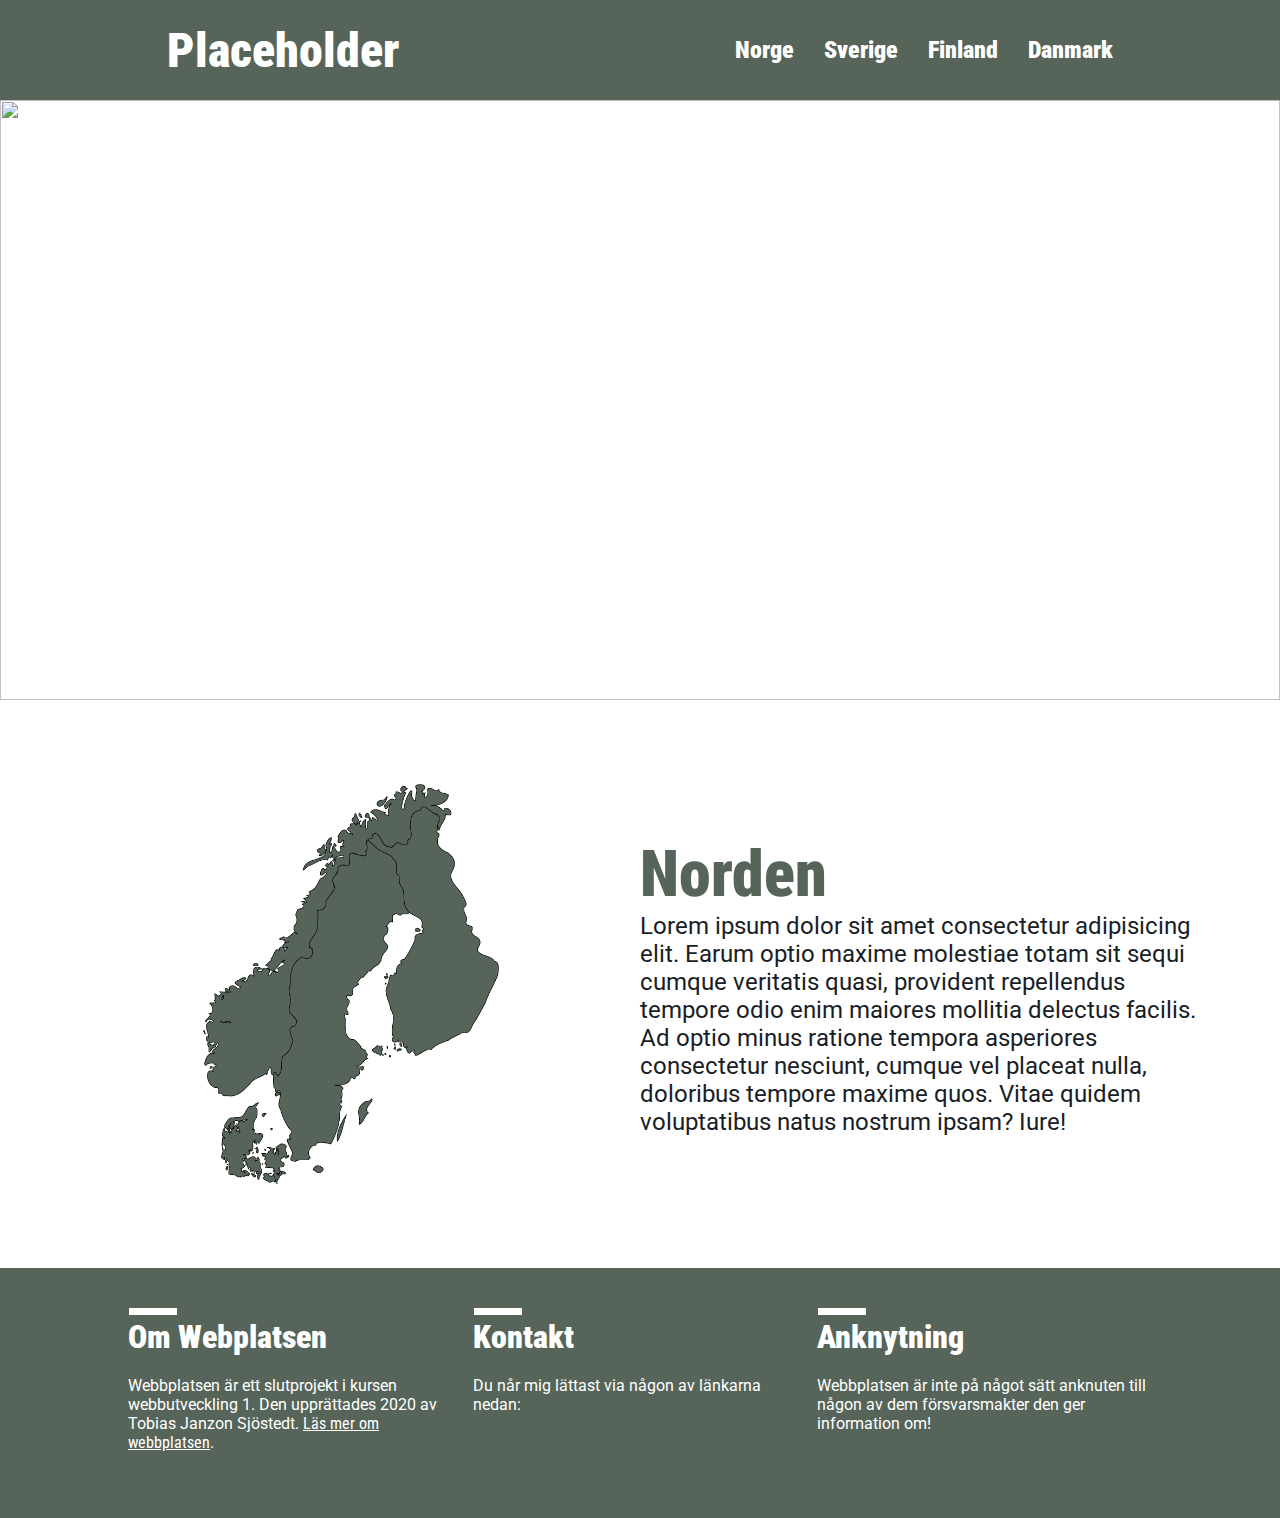
==== index.html @ 66835daf "200504" ====
<!DOCTYPE html>
<html lang="en">

<head>
    <meta charset="UTF-8">
    <meta name="viewport" content="width=device-width, initial-scale=1.0">
    <title>Document</title>
    <link rel="stylesheet" href="style.css">
    <link href="https://fonts.googleapis.com/css?family=Roboto+Condensed:400,700|Roboto:400,500,700,900&display=swap"
        rel="stylesheet">
    <script src="https://kit.fontawesome.com/0e1b80b7aa.js" crossorigin="anonymous"></script>
    <link href="https://fonts.googleapis.com/icon?family=Material+Icons" rel="stylesheet">
</head>

<body>

    <button onclick="topFunction()" id="topBtn" title="Hoppa till toppen av sidan!"
        class="material-icons menu">arrow_upward</button>

    <header>
        <nav class="globalNav">
            <div class="content">
                <a href="./index.html">
                    <h1>Placeholder</h1>
                </a>
                <div class="links">
                    <a href="./norge.html">Norge</a>
                    <a href="./sverige.html">Sverige</a>
                    <a href="./finland.html">Finland</a>
                    <a href="./danmark.html">Danmark</a>
                </div>
                <i class="material-icons menu" onclick="menu()">menu</i>
            </div>
            <div class="dropdown">
                <a href="./norge.html">Norge</a>
                <a href="./sverige.html">Sverige</a>
                <a href="./finland.html">Finland</a>
                <a href="./danmark.html">Danmark</a>
            </div>
        </nav>
    </header>

    <main class="">
        <img class="main-img" src="/images/main-index2.jpg" alt="">
        <div class="info-norden-wrapper">
            <div class="info-norden-box">
                <img src="/images/scandinavia.png" alt="">

            </div>
            <div class="info-norden-box">
                <h1>Norden</h1>
                <p>Lorem ipsum dolor sit amet consectetur adipisicing elit. Earum optio maxime molestiae totam sit sequi cumque veritatis quasi, provident repellendus tempore odio enim maiores mollitia delectus facilis. Ad optio minus ratione tempora asperiores consectetur nesciunt, cumque vel placeat nulla, doloribus tempore maxime quos. Vitae quidem voluptatibus natus nostrum ipsam? Iure!</p>
            </div>
        </div>
    </main>

    <footer>
        <div class="footerWrapper">
            <div class="footerBox">
                <h1>Om Webplatsen</h1>
                <p>Webbplatsen är ett slutprojekt i kursen webbutveckling 1. Den upprättades 2020 av Tobias Janzon
                    Sjöstedt. <a href="./om-oss.html" class="footerLink">Läs mer om webbplatsen</a>.</p>
            </div>
            <div class="footerBox">
                <h1>Kontakt</h1>
                <p>Du når mig lättast via någon av länkarna nedan:</p>
                <div class="footerIconBox">
                    <ul>
                        <li><a href="mailto:tobias2sj@gmail.com"><i class="far fa-envelope"></i></a></li>
                        <li><a href="https://www.instagram.com/tobbe112/"><i class="fab fa-instagram"></i></a></li>
                        <li><a href="https://www.facebook.com/profile.php?id=100008438473909"><i
                                    class="fab fa-facebook-square"></i></a></li>
                    </ul>
                </div>
            </div>
            <div class="footerBox">
                <h1>Anknytning</h1>
                <p>Webbplatsen är inte på något sätt anknuten till någon av dem försvarsmakter den ger information om!
                </p>
            </div>
        </div>
    </footer>

    <script src="menu.js"></script>
    <script src="scrollBtn.js"></script>

</body>


</html>
---- style.css ----
:root {
    --color-main-bg: #fff;
    --color-pri: #566459;
    --color-white: #fff;
    --color-black: #000;
    --color-category-one: #3c463e;
    --color-category-two: #1b661f;
    --color-category-three: #15531a;
    --color-caregory-four: #191d26;
    --color-category-link: #0505aa;
}

* {
    margin: 0;
    padding: 0;
    box-sizing: border-box;
}

#topBtn {
    display: none;
    position: fixed;
    bottom: 20px;
    right: 30px;
    z-index: 99;
    font-size: 1.5rem;
    border: none;
    outline: none;
    background-color: var(--color-pri);
    color: white;
    cursor: pointer;
    padding: 10px;
    border-radius: 4px;
}

#topBtn:hover {
    background-color: var(--color-category-one);
}

body {
    display: grid;
    background-color: var(--color-main-bg);
    grid-template-rows: auto 1fr auto;
    min-height: 100vh;
}

h1, h2, h3, h4, h5, h6, li, a {
    font-family: 'Roboto Condensed', Arial, "Helvetica Neue", Helvetica, sans-serif;
    font-weight: 900;
}

p {
    font-family: 'Roboto', Arial, "Helvetica Neue", Helvetica, sans-serif;
}

/*HEADER*/

header {
    /*padding-left: 8rem;
    padding-right: 8rem;*/
    background-color: var(--color-pri);
}

nav {
    display: grid;
    grid-template-rows: minmax(min-content, 100px) min-content;
}

nav .content {
    background-color: var(--color-pri);
    display: grid;
    place-items: center;
    grid-auto-flow: column;
    align-content: space-evenly;
}

nav .content a {
    text-decoration: none;
}

nav .content h1 {
    color: var(--color-white);
    font-size: 3em;
}

nav .content .menu {
    display: none;
    color: var(--color-white);
    font-size: 2rem;
}

nav .content .menu:hover {
    filter: opacity(80%);
    cursor: pointer;
    user-select: none;
    -webkit-user-select: none;
}

nav .content .links {
    display: grid;
    grid-gap: 30px;
    grid-auto-flow: column;
    /*grid-auto-columns: minmax(min-content, 90px);*/
    place-items: center;
}

nav .content .links a {
    color: var(--color-white);
    font-size: 1.5em;
    text-decoration: none;
    transition: all .2s ease-in-out;
}

nav .content .links a:hover {
    transform: scale(1.1);
}

nav .dropdown {
    display: grid;
    background-color: var(--color-pri);
    text-align: left;
    display: none;
    position: absolute;
    top: 100px;
    width: 100%;
}

nav .dropdown a {
    color: var(--color-white);
    padding: 20px;
    text-decoration: none;
    font-size: 1.4em;
    border-bottom: 1px solid var(--color-category-one);
}

nav .dropdown a:first-of-type {
    border-top: 1px solid var(--color-category-one);
}

nav .dropdown a:hover {
    color: var(--color-pri);
    background-color: var(--color-white);
}

/*MAIN*/


/*INDEX.HTML*/
.main-img {
    width: 100%;
    height: 600px;
    background-position: center;
    background-repeat: no-repeat;
    background-size: contain;
    object-fit: cover;
    object-position: center 20%;
}

.info-norden-wrapper {
    display: grid;
    align-items: center;
    grid-template-columns: repeat(2, 1fr);
    margin: 80px 150px;
}



.info-norden-box img {
    width: 100%;
    height: 400px;
    object-fit: contain;
}

.info-norden-box h1 {
    color: var(--color-pri);
    font-size: 4em;
}

.info-norden-box p {
    color: var(--color-caregory-four);
    font-size: 1.5em;
}

/*FOOTER*/

footer {
    background-color: var(--color-pri);
    color: var(--color-white);
}

.footerWrapper {
    display: grid;
    grid-template-columns: repeat(3, 1fr);
    margin: 50px 8rem;
    grid-template-rows: minmax(150px, auto);
    grid-gap: 10px;
}

.footerBox {
    position: relative;
}

.footerBox::before {
    content: '';
    height: 7px;
    width: 3rem;
    background-color: var(--color-white);
    top: -10px;
    left: 1px;
    position: absolute;
}

.footerBox ul {
    list-style-type: none;
    display: grid;
    grid-template-columns: repeat(auto-fit, minmax(20px, 1fr));
    margin: 20px 0px;
    text-align: center;
    font-size: 3rem;
    
}

.footerBox i {
    transition: all .1s ease-in-out; 
    color: var(--color-white);
}

.footerBox i:hover {
    transform: scale(1.1);
}

.footerBox p {
    padding-top: 20px;
}

.footerBox .footerLink {
    color: var(--color-white);
    font-weight: normal;
}

.footerBox .footerLink:hover {
    color: var(--color-category-link);
}

/*BREAKPOINTS*/

/*JUST LOOKS BETTER*/
@media only screen and (max-width: 1300px){
    .footerBox ul {
        font-size: 2rem;
    }

    .info-norden-wrapper {
        margin: 80px 60px;
    }
}

/*INDEX IMAGE*/
@media only screen and (max-width:900px){
    .main-img {
        height: 600px;
        background-position: center center;
    }
}

/*IPAD I GUESS*/
@media only screen and (max-width: 800px){
    /*HEADER*/
    /*header  {
        padding-left: 2rem;
    }
    */
    nav .content .menu {display: initial;}
    nav .content .links {display: none;}

    /*MAIN*/

    .info-norden-wrapper {
        grid-template-columns: 1fr;
    }


    /*FOOTER*/
    
    .footerWrapper {
        grid-template-columns: 1fr;
        margin-right: 2rem;
        margin-left: 2rem;
    }

    .footerBox {
        margin-bottom: 30px;
    }
}

/*Mobil I GUESS*/
@media only screen and (max-width: 500px){
    /*HEADER*/
    nav .content h1 {
        font-size: 2em;
    }

    /*MAIN*/

    .main-img {
        height: 400px;
    }

    .info-norden-wrapper {
        margin: 40px 20px;
    }

    .info-norden-box h1 {
        font-size: 3em;
    }

    .info-norden-box p {
        font-size: 1.2em;
    }


    /*FOOTER*/

}
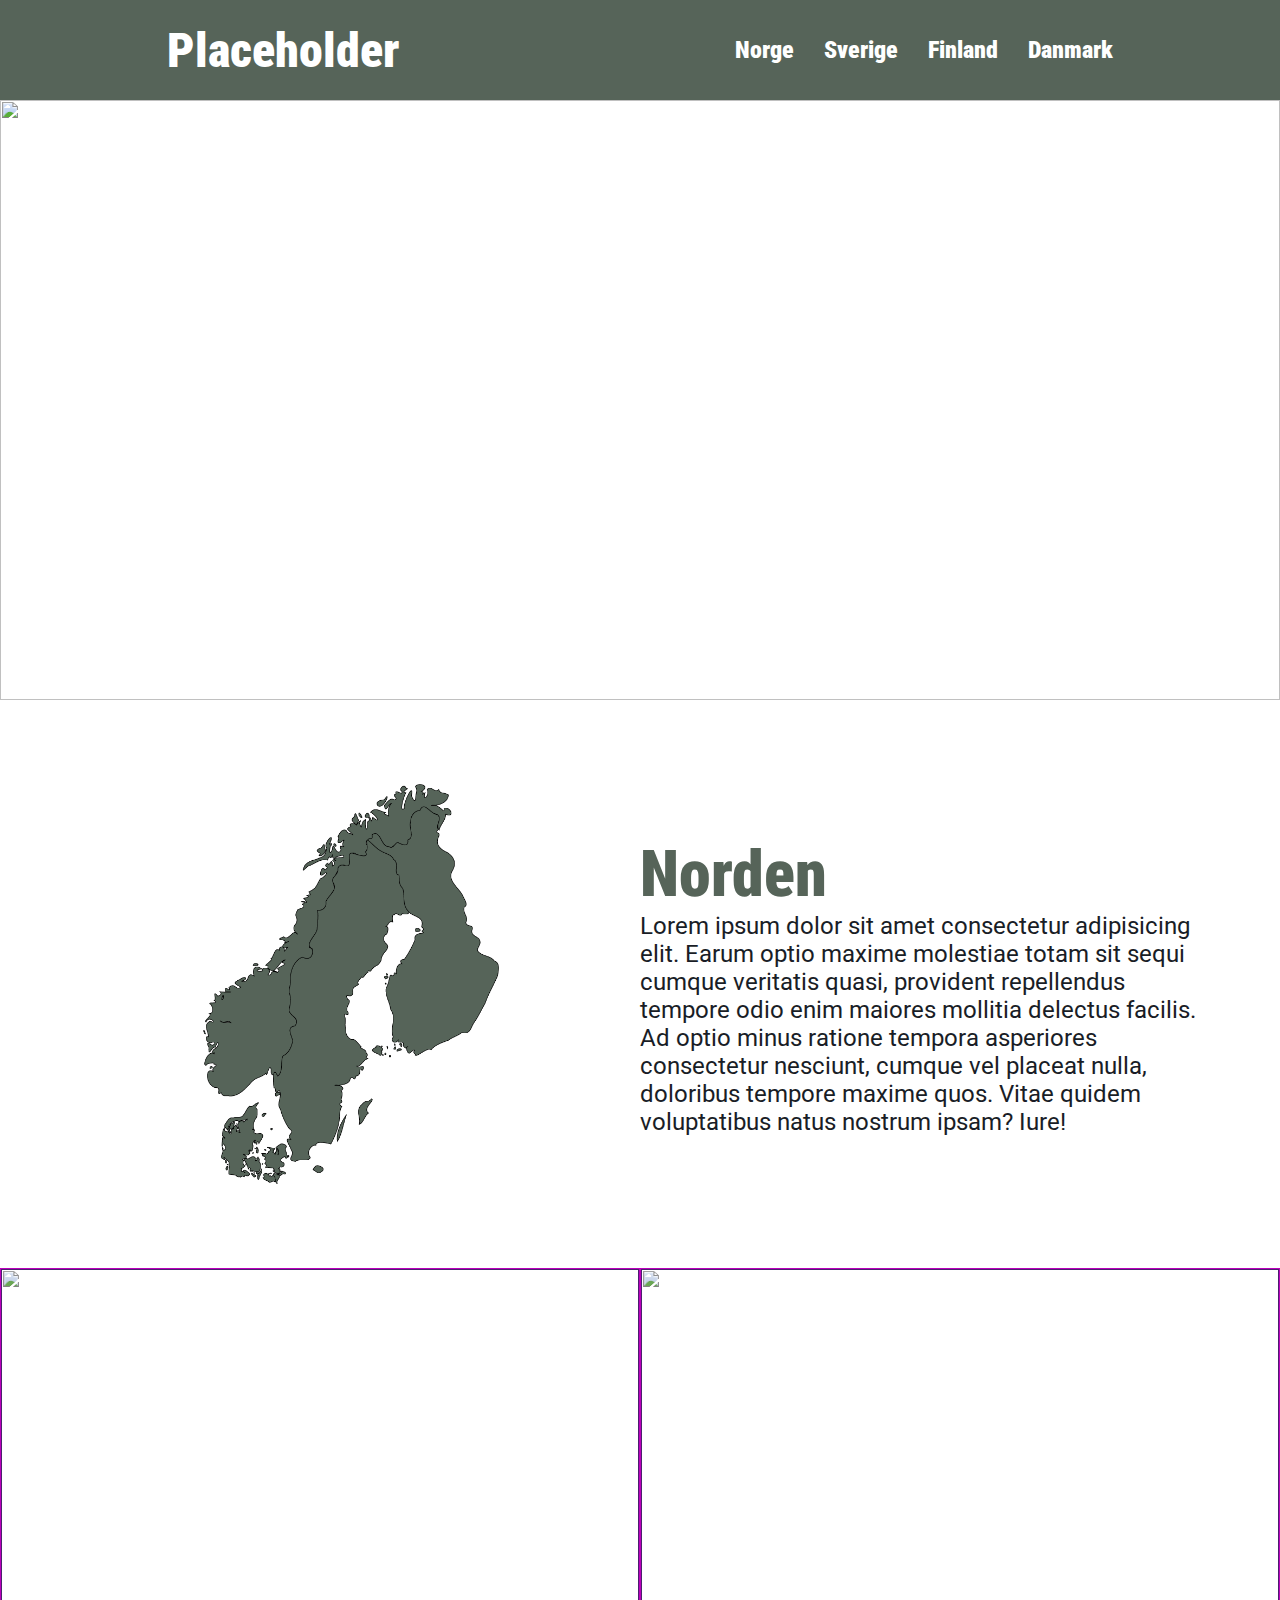
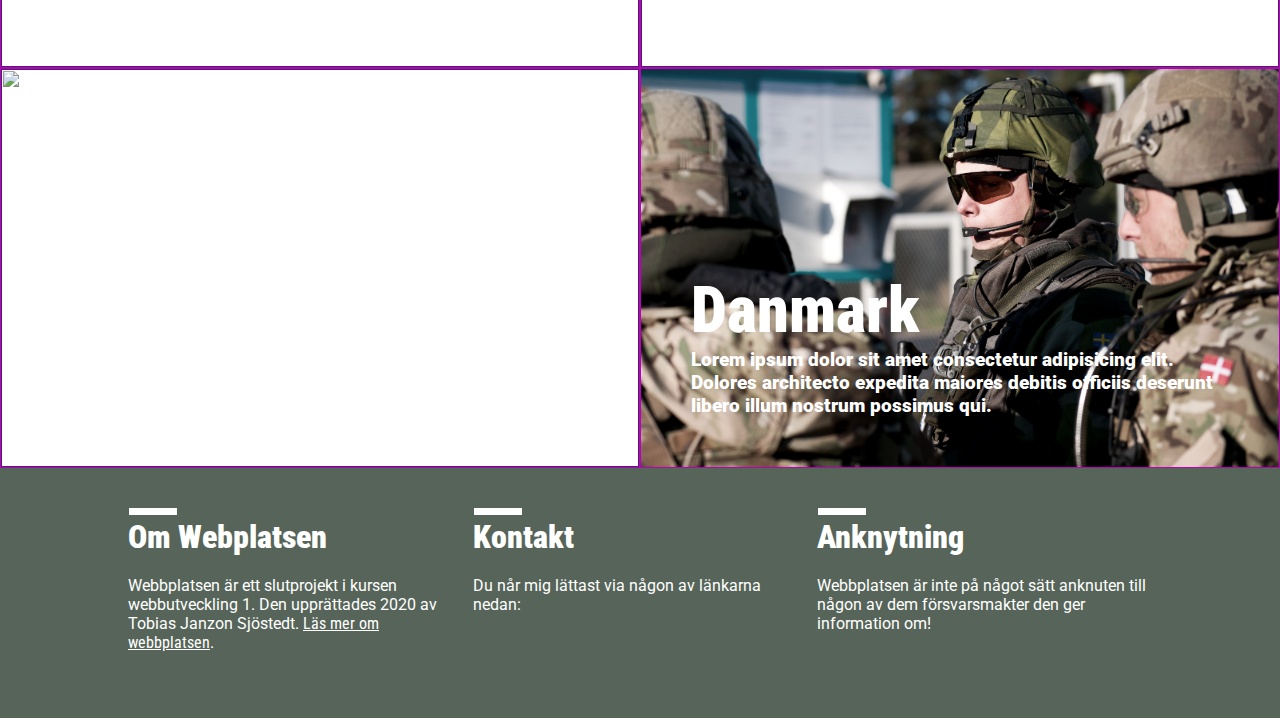
==== commit 229b75c0: "200505" ====
--- a/index.html
+++ b/index.html
@@ -41,7 +41,9 @@
     </header>
 
     <main class="">
+
         <img class="main-img" src="/images/main-index2.jpg" alt="">
+        
         <div class="info-norden-wrapper">
             <div class="info-norden-box">
                 <img src="/images/scandinavia.png" alt="">
@@ -51,6 +53,46 @@
                 <h1>Norden</h1>
                 <p>Lorem ipsum dolor sit amet consectetur adipisicing elit. Earum optio maxime molestiae totam sit sequi cumque veritatis quasi, provident repellendus tempore odio enim maiores mollitia delectus facilis. Ad optio minus ratione tempora asperiores consectetur nesciunt, cumque vel placeat nulla, doloribus tempore maxime quos. Vitae quidem voluptatibus natus nostrum ipsam? Iure!</p>
             </div>
+        </div>
+
+        <div class="info-lander-wrapper">
+            <a href="">
+                <div class="info-lander-box norge">
+                    <img src="/images/norge.jpg" alt="">
+                    <!-- Tobias Aronsen/ Forsvaret  -->
+                    <div class="info-lander-text-box">
+                        <h1>Norge</h1>
+                        <p>Lorem ipsum dolor sit amet consectetur adipisicing elit. Dolores architecto expedita maiores debitis officiis deserunt libero illum nostrum possimus qui.</p>
+                    </div>
+                </div>
+            </a>
+            <a href="">
+                <div class="info-lander-box sverige">
+                    <img src="/images/sverige.jpg" alt="">
+                    <div class="info-lander-text-box">
+                        <h1>Sverige</h1>
+                        <p>Lorem ipsum dolor sit amet consectetur adipisicing elit. Dolores architecto expedita maiores debitis officiis deserunt libero illum nostrum possimus qui.</p>
+                    </div>
+                </div>
+            </a>
+            <a href="">
+                <div class="info-lander-box finland">
+                    <img src="/images/finland-placeholder.jpg" alt="">
+                    <div class="info-lander-text-box">
+                        <h1>Finland</h1>
+                        <p>Lorem ipsum dolor sit amet consectetur adipisicing elit. Dolores architecto expedita maiores debitis officiis deserunt libero illum nostrum possimus qui.</p>
+                    </div>
+                </div>
+            </a>
+            <a href="">
+                <div class="info-lander-box danmark">
+                    <img src="/images/danmark-placeholder.jpg" alt="">
+                    <div class="info-lander-text-box">
+                        <h1>Danmark</h1>
+                        <p>Lorem ipsum dolor sit amet consectetur adipisicing elit. Dolores architecto expedita maiores debitis officiis deserunt libero illum nostrum possimus qui.</p>
+                    </div>
+                </div>
+            </a>
         </div>
     </main>
 
--- a/style.css
+++ b/style.css
@@ -30,6 +30,7 @@
     cursor: pointer;
     padding: 10px;
     border-radius: 4px;
+    border: 1px solid var(--color-caregory-four);
 }
 
 #topBtn:hover {
@@ -155,14 +156,14 @@
     object-position: center 20%;
 }
 
+
+
 .info-norden-wrapper {
     display: grid;
     align-items: center;
     grid-template-columns: repeat(2, 1fr);
     margin: 80px 150px;
 }
-
-
 
 .info-norden-box img {
     width: 100%;
@@ -179,6 +180,41 @@
     color: var(--color-caregory-four);
     font-size: 1.5em;
 }
+
+.info-lander-wrapper {
+    display: grid;
+    grid-template-columns: repeat(2, 1fr);
+}
+
+.info-lander-box {
+    border: 1px solid #b0b;
+    height: 400px;
+    object-fit: cover;
+    position: relative;
+}
+
+.info-lander-box img {
+    width: 100%;
+    height: 100%;
+    object-fit: cover;
+    filter: grayscale(30%);
+}
+
+.info-lander-text-box {
+    position: absolute;
+    bottom: 50px;
+    margin: 0 50px;
+    color: var(--color-white);
+}
+
+.info-lander-text-box h1 {
+    font-size: 4em;
+}
+
+.info-lander-text-box p {
+    font-size: 1.2em;
+}
+
 
 /*FOOTER*/
 
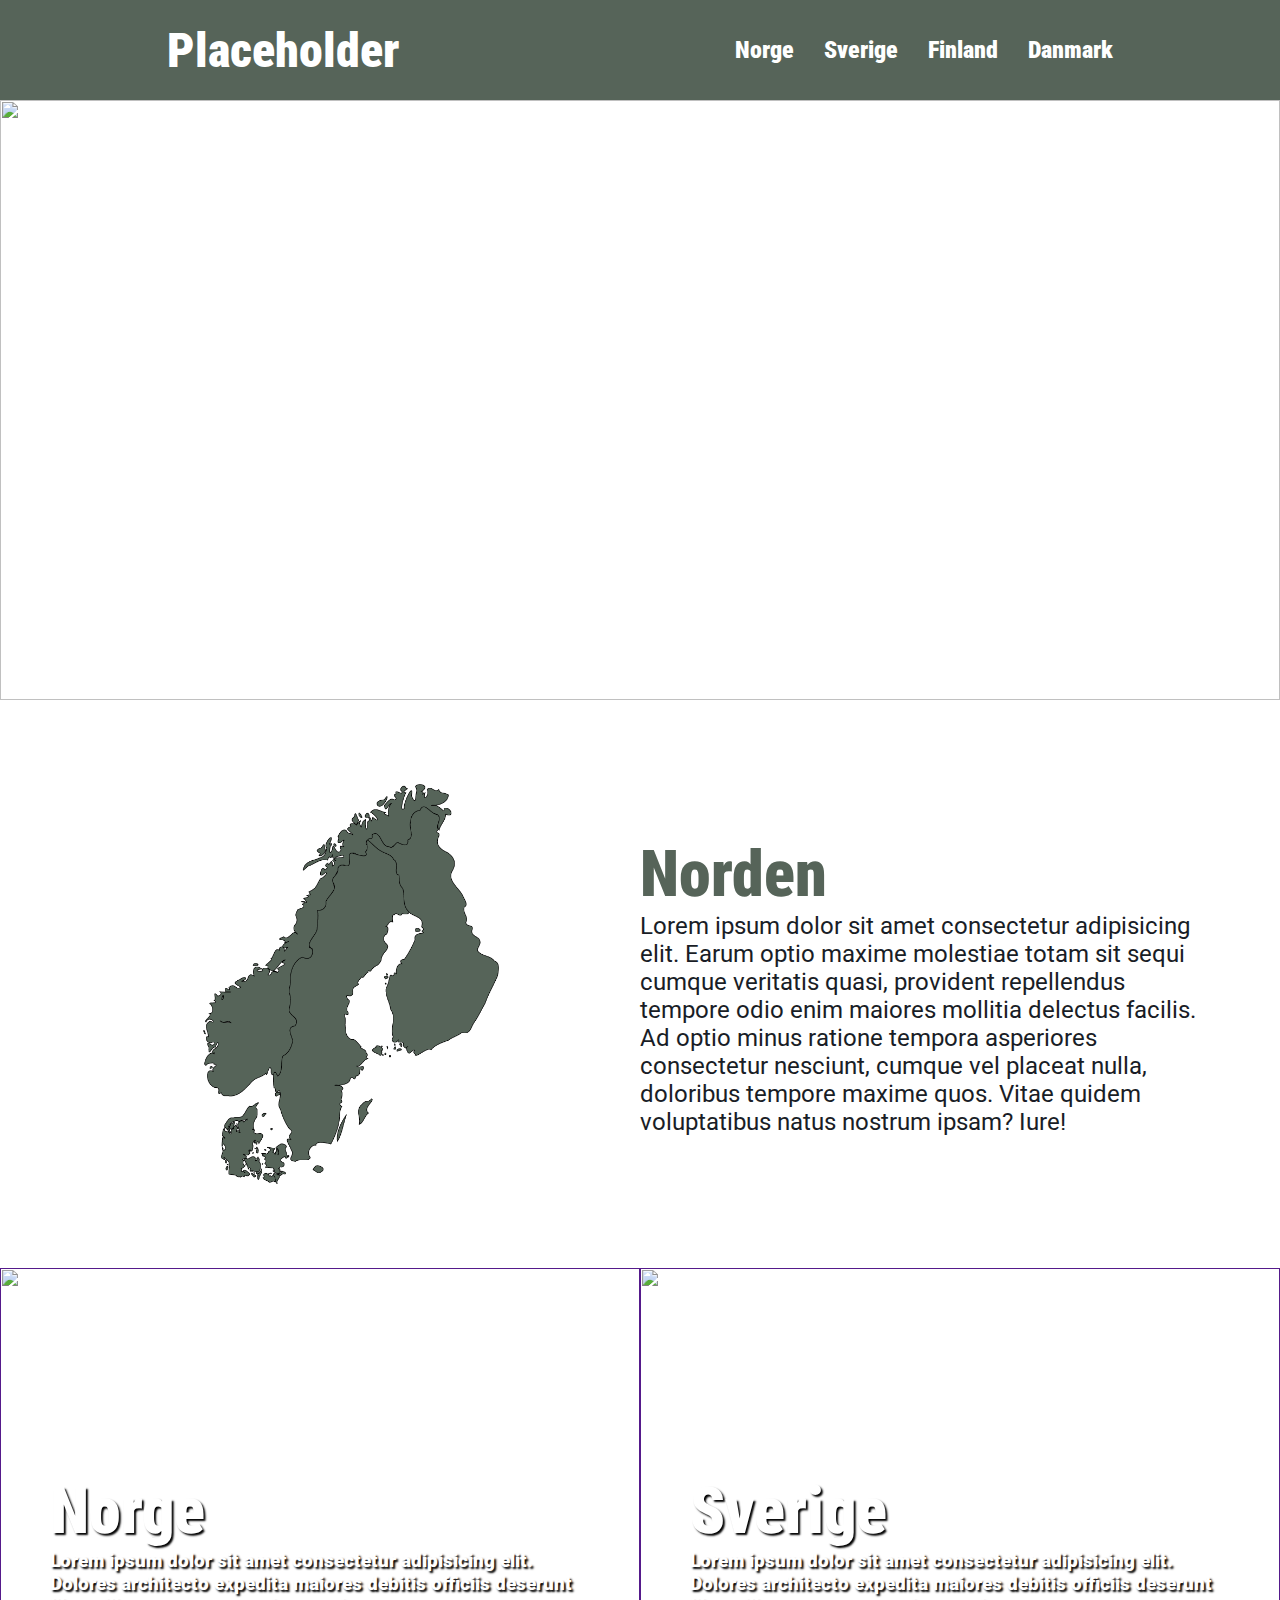
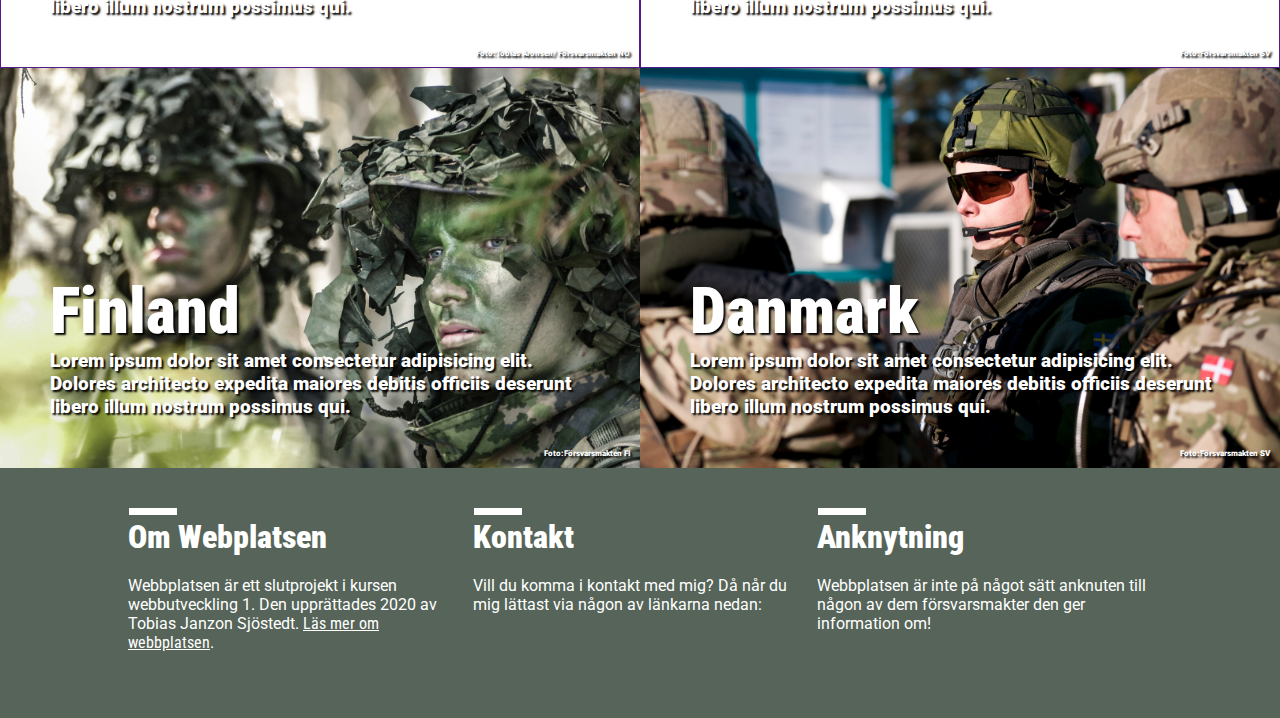
==== commit d93c1668: "200505" ====
--- a/index.html
+++ b/index.html
@@ -42,11 +42,11 @@
 
     <main class="">
 
-        <img class="main-img" src="/images/main-index2.jpg" alt="">
+        <img class="main-img" src="images/main-index2.jpg" alt="">
         
         <div class="info-norden-wrapper">
             <div class="info-norden-box">
-                <img src="/images/scandinavia.png" alt="">
+                <img src="images/scandinavia.png" alt="">
 
             </div>
             <div class="info-norden-box">
@@ -58,8 +58,8 @@
         <div class="info-lander-wrapper">
             <a href="">
                 <div class="info-lander-box norge">
-                    <img src="/images/norge.jpg" alt="">
-                    <!-- Tobias Aronsen/ Forsvaret  -->
+                    <img src="images/norge.jpg" alt="">
+                    <p class="foto-info">Tobias Aronsen/ Försvarsmakten NO</p>
                     <div class="info-lander-text-box">
                         <h1>Norge</h1>
                         <p>Lorem ipsum dolor sit amet consectetur adipisicing elit. Dolores architecto expedita maiores debitis officiis deserunt libero illum nostrum possimus qui.</p>
@@ -68,7 +68,8 @@
             </a>
             <a href="">
                 <div class="info-lander-box sverige">
-                    <img src="/images/sverige.jpg" alt="">
+                    <img src="images/sverige.jpg" alt="">
+                    <p class="foto-info">Försvarsmakten SV</p>
                     <div class="info-lander-text-box">
                         <h1>Sverige</h1>
                         <p>Lorem ipsum dolor sit amet consectetur adipisicing elit. Dolores architecto expedita maiores debitis officiis deserunt libero illum nostrum possimus qui.</p>
@@ -77,7 +78,8 @@
             </a>
             <a href="">
                 <div class="info-lander-box finland">
-                    <img src="/images/finland-placeholder.jpg" alt="">
+                    <img src="images/finland.jpg" alt="">
+                    <p class="foto-info">Försvarsmakten FI</p>
                     <div class="info-lander-text-box">
                         <h1>Finland</h1>
                         <p>Lorem ipsum dolor sit amet consectetur adipisicing elit. Dolores architecto expedita maiores debitis officiis deserunt libero illum nostrum possimus qui.</p>
@@ -86,7 +88,8 @@
             </a>
             <a href="">
                 <div class="info-lander-box danmark">
-                    <img src="/images/danmark-placeholder.jpg" alt="">
+                    <img src="images/danmark-placeholder.jpg" alt="">
+                    <p class="foto-info">Försvarsmakten SV</p>
                     <div class="info-lander-text-box">
                         <h1>Danmark</h1>
                         <p>Lorem ipsum dolor sit amet consectetur adipisicing elit. Dolores architecto expedita maiores debitis officiis deserunt libero illum nostrum possimus qui.</p>
@@ -105,7 +108,7 @@
             </div>
             <div class="footerBox">
                 <h1>Kontakt</h1>
-                <p>Du når mig lättast via någon av länkarna nedan:</p>
+                <p>Vill du komma i kontakt med mig? Då når du mig lättast via någon av länkarna nedan:</p>
                 <div class="footerIconBox">
                     <ul>
                         <li><a href="mailto:tobias2sj@gmail.com"><i class="far fa-envelope"></i></a></li>
--- a/style.css
+++ b/style.css
@@ -53,6 +53,21 @@
     font-family: 'Roboto', Arial, "Helvetica Neue", Helvetica, sans-serif;
 }
 
+.foto-info {
+    position: absolute;
+    right: 10px;
+    color: var(--color-white);
+    font-size: 0.5em !important;
+    bottom: 10px;
+    text-shadow: 2px 2px 2px var(--color-black);
+}
+
+.foto-info::before {
+    content: "Foto\003A";
+    position: absolute;
+    left: -20px;
+}
+
 /*HEADER*/
 
 header {
@@ -187,7 +202,6 @@
 }
 
 .info-lander-box {
-    border: 1px solid #b0b;
     height: 400px;
     object-fit: cover;
     position: relative;
@@ -197,7 +211,6 @@
     width: 100%;
     height: 100%;
     object-fit: cover;
-    filter: grayscale(30%);
 }
 
 .info-lander-text-box {
@@ -205,6 +218,7 @@
     bottom: 50px;
     margin: 0 50px;
     color: var(--color-white);
+    text-shadow: 2px 2px 2px var(--color-black);
 }
 
 .info-lander-text-box h1 {
@@ -314,6 +328,10 @@
         grid-template-columns: 1fr;
     }
 
+    .info-lander-wrapper {
+        grid-template-columns: 1fr;
+    }
+
 
     /*FOOTER*/
     
@@ -330,6 +348,11 @@
 
 /*Mobil I GUESS*/
 @media only screen and (max-width: 500px){
+    
+    #topBtn {
+        font-size: 1rem;
+    }
+
     /*HEADER*/
     nav .content h1 {
         font-size: 2em;
@@ -353,6 +376,18 @@
         font-size: 1.2em;
     }
 
+    .info-lander-box h1 {
+        font-size: 2.5em;
+    }
+
+    .info-lander-box p {
+        font-size: 1em;
+    }
+
+    .info-lander-text-box {
+        margin: 0 20px; 
+    }
+
 
     /*FOOTER*/
 
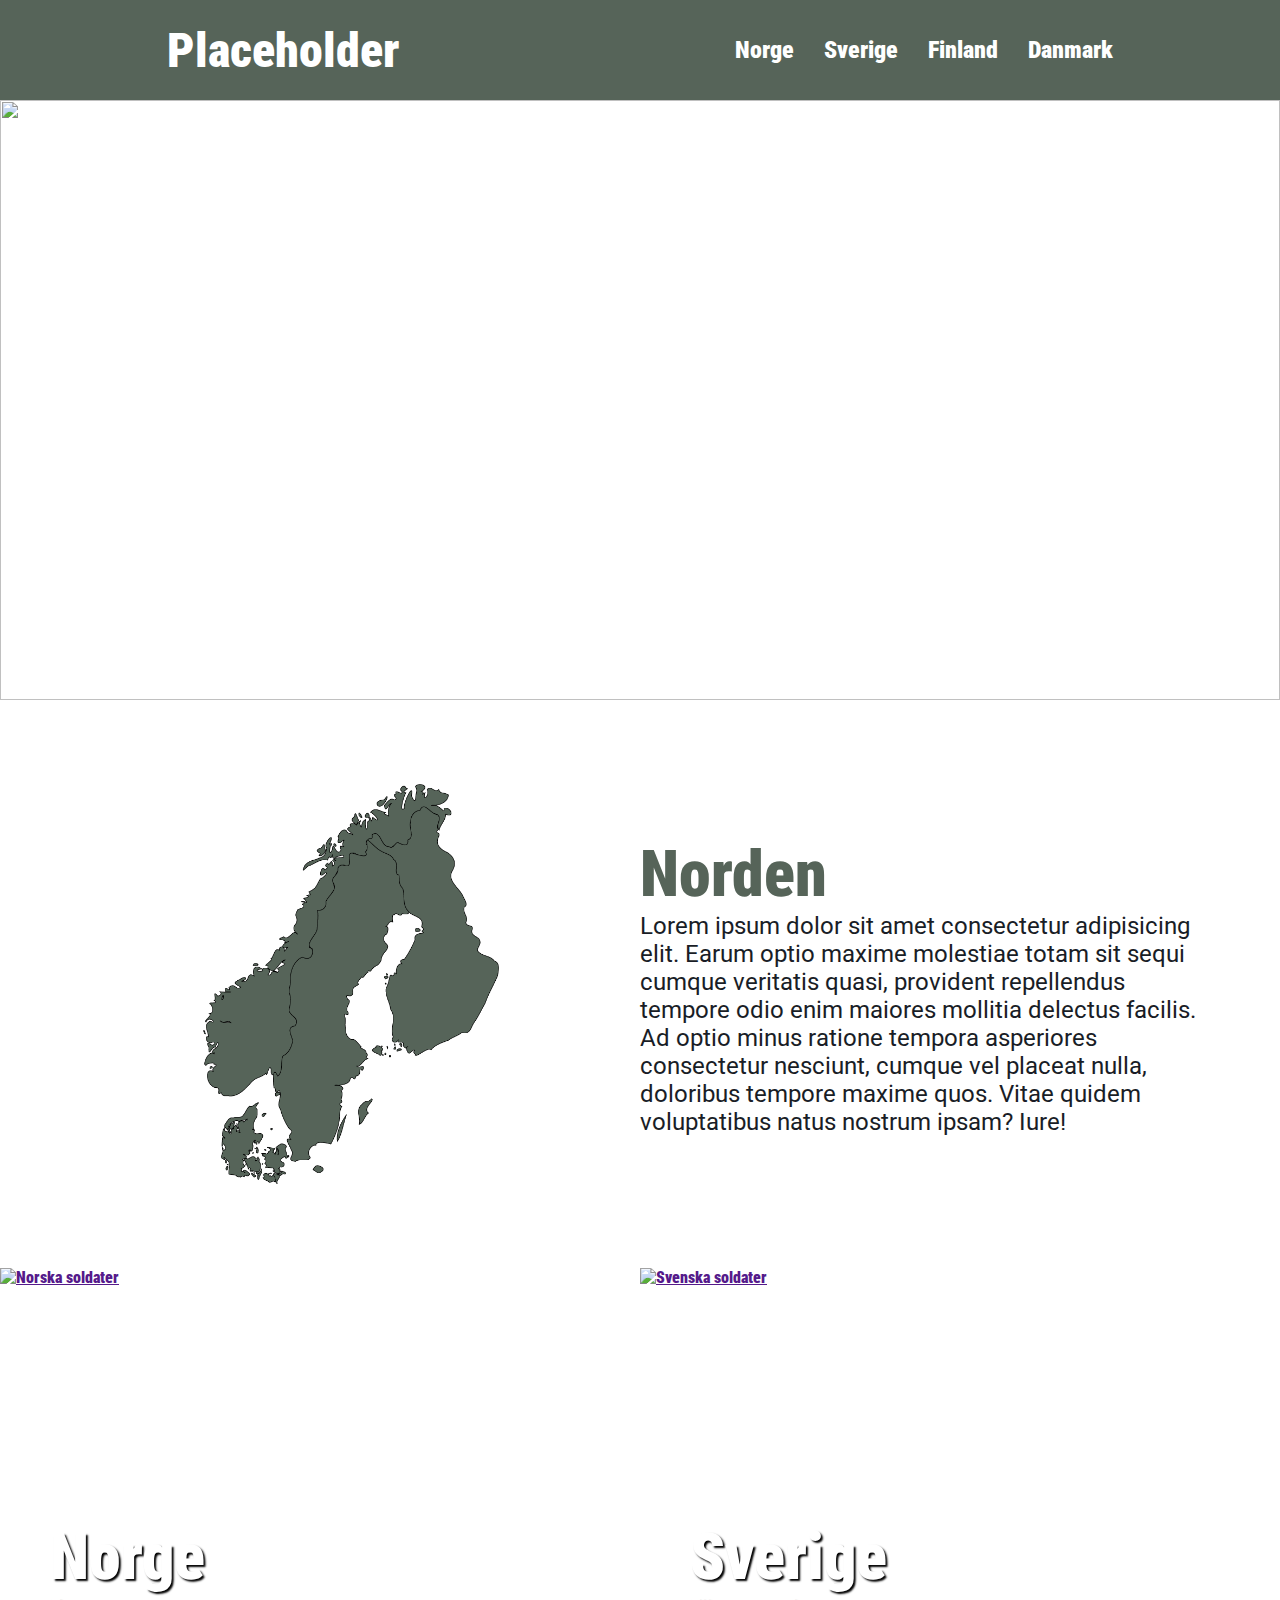
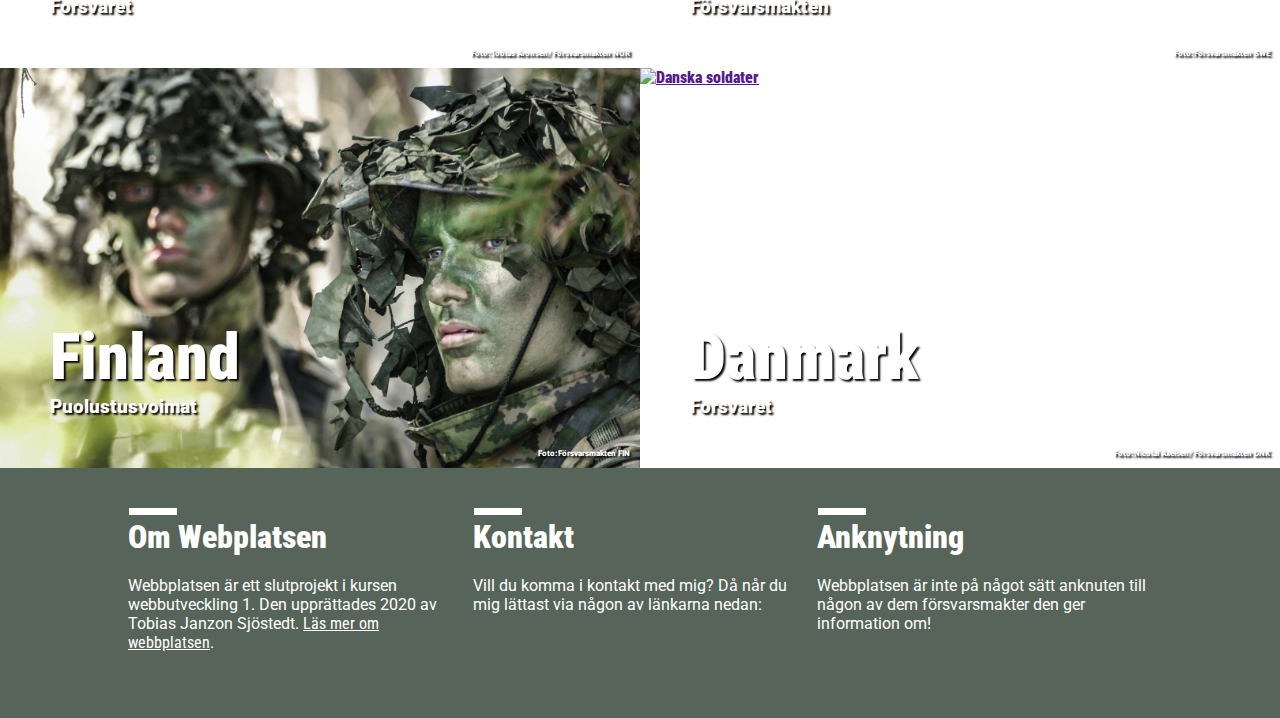
==== commit a082c2c4: "200506" ====
--- a/index.html
+++ b/index.html
@@ -46,7 +46,7 @@
         
         <div class="info-norden-wrapper">
             <div class="info-norden-box">
-                <img src="images/scandinavia.png" alt="">
+                <img src="images/scandinavia.png" alt="Finsk och en Svensk soldat">
 
             </div>
             <div class="info-norden-box">
@@ -58,42 +58,46 @@
         <div class="info-lander-wrapper">
             <a href="">
                 <div class="info-lander-box norge">
-                    <img src="images/norge.jpg" alt="">
-                    <p class="foto-info">Tobias Aronsen/ Försvarsmakten NO</p>
+                    <figure class="hover-icon"><i class="fas fa-arrow-right"></i></figure>
+                    <img src="images/norge.jpg" alt="Norska soldater">
                     <div class="info-lander-text-box">
                         <h1>Norge</h1>
-                        <p>Lorem ipsum dolor sit amet consectetur adipisicing elit. Dolores architecto expedita maiores debitis officiis deserunt libero illum nostrum possimus qui.</p>
+                        <p>Forsvaret</p>
                     </div>
+                    <p class="foto-info">Tobias Aronsen/ Försvarsmakten NOR</p>
                 </div>
             </a>
             <a href="">
                 <div class="info-lander-box sverige">
-                    <img src="images/sverige.jpg" alt="">
-                    <p class="foto-info">Försvarsmakten SV</p>
+                    <figure class="hover-icon"><i class="fas fa-arrow-right"></i></figure>
+                    <img src="images/sverige.jpg" alt="Svenska soldater">
                     <div class="info-lander-text-box">
                         <h1>Sverige</h1>
-                        <p>Lorem ipsum dolor sit amet consectetur adipisicing elit. Dolores architecto expedita maiores debitis officiis deserunt libero illum nostrum possimus qui.</p>
+                        <p>Försvarsmakten</p>
                     </div>
+                    <p class="foto-info">Försvarsmakten SWE</p>
                 </div>
             </a>
             <a href="">
                 <div class="info-lander-box finland">
-                    <img src="images/finland.jpg" alt="">
-                    <p class="foto-info">Försvarsmakten FI</p>
+                    <figure class="hover-icon"><i class="fas fa-arrow-right"></i></figure>
+                    <img src="images/finland.jpg" alt="Finska soldater">
                     <div class="info-lander-text-box">
                         <h1>Finland</h1>
-                        <p>Lorem ipsum dolor sit amet consectetur adipisicing elit. Dolores architecto expedita maiores debitis officiis deserunt libero illum nostrum possimus qui.</p>
+                        <p>Puolustusvoimat</p>
                     </div>
+                    <p class="foto-info">Försvarsmakten FIN</p>
                 </div>
             </a>
             <a href="">
                 <div class="info-lander-box danmark">
-                    <img src="images/danmark-placeholder.jpg" alt="">
-                    <p class="foto-info">Försvarsmakten SV</p>
+                    <figure class="hover-icon"><i class="fas fa-arrow-right"></i></figure>
+                    <img src="images/danmark.jpg" alt="Danska soldater">
                     <div class="info-lander-text-box">
                         <h1>Danmark</h1>
-                        <p>Lorem ipsum dolor sit amet consectetur adipisicing elit. Dolores architecto expedita maiores debitis officiis deserunt libero illum nostrum possimus qui.</p>
+                        <p>Forsvaret</p>
                     </div>
+                    <p class="foto-info">Nicolai Axelsen/ Försvarsmakten DNK</p>
                 </div>
             </a>
         </div>
--- a/style.css
+++ b/style.css
@@ -26,7 +26,7 @@
     border: none;
     outline: none;
     background-color: var(--color-pri);
-    color: white;
+    color: var(--color-white);
     cursor: pointer;
     padding: 10px;
     border-radius: 4px;
@@ -124,10 +124,35 @@
     font-size: 1.5em;
     text-decoration: none;
     transition: all .2s ease-in-out;
+    position: relative;
 }
 
 nav .content .links a:hover {
     transform: scale(1.1);
+}
+
+nav .content .links a:after {
+    content: "";
+    width: 100%;
+    position: absolute;
+    top: 10px;
+    transition: 0.3s ease;
+}
+
+nav .content .links a:hover:after {
+    border-bottom: 4px solid var(--color-white);
+    content: "";
+    position: absolute;
+    bottom: -5px;
+    left: 0;
+}
+
+nav .content .links .active:after {
+    border-bottom: 4px solid var(--color-white);
+    content: "";
+    position: absolute;
+    bottom: -5px;
+    left: 0;
 }
 
 nav .dropdown {
@@ -207,10 +232,29 @@
     position: relative;
 }
 
+.hover-icon {
+    position: absolute;
+    top: 25px;
+    right: 25px;
+    background: rgb(25, 29, 38, 0.7);
+    font-size: 2.5em;
+    padding: 15px;
+    border-radius: 50%;
+    color: var(--color-pri);
+    border: 3px solid var(--color-pri);
+    opacity: 0%;
+    transition: 0.3s ease;
+}
+
+.info-lander-box:hover .hover-icon {
+    opacity: 100%;
+    scale: 1.05;
+}
+
 .info-lander-box img {
     width: 100%;
     height: 100%;
-    object-fit: cover;
+    object-fit: cover; 
 }
 
 .info-lander-text-box {
@@ -223,12 +267,20 @@
 
 .info-lander-text-box h1 {
     font-size: 4em;
-}
+    transition: 0.3s ease;
+}
+
+.info-lander-box:hover h1{
+    color: var(--color-pri);
+}
+
+/* .info-lander-box:hover img {
+    filter: grayscale(80%);
+} */
 
 .info-lander-text-box p {
     font-size: 1.2em;
 }
-
 
 /*FOOTER*/
 
@@ -332,6 +384,10 @@
         grid-template-columns: 1fr;
     }
 
+    .hover-icon {
+        opacity: 100%;
+    }
+
 
     /*FOOTER*/
     
@@ -376,14 +432,6 @@
         font-size: 1.2em;
     }
 
-    .info-lander-box h1 {
-        font-size: 2.5em;
-    }
-
-    .info-lander-box p {
-        font-size: 1em;
-    }
-
     .info-lander-text-box {
         margin: 0 20px; 
     }
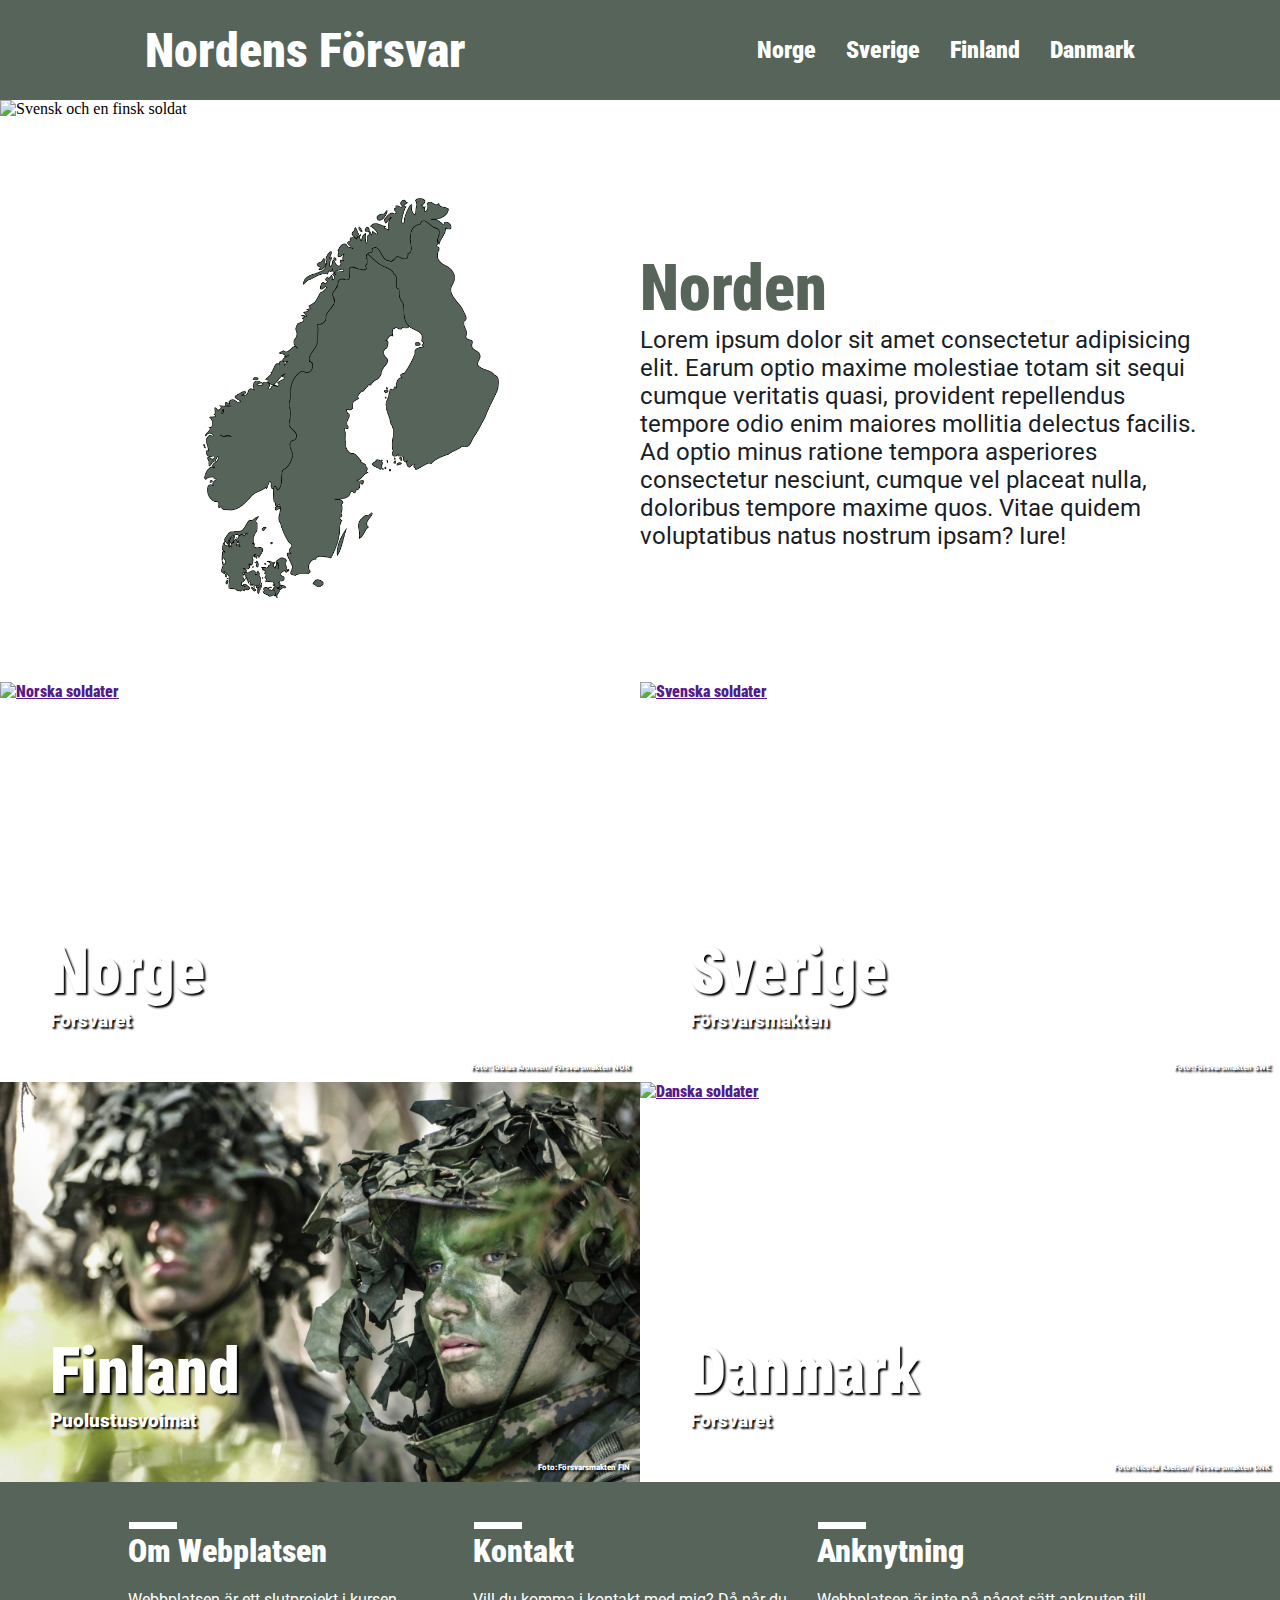
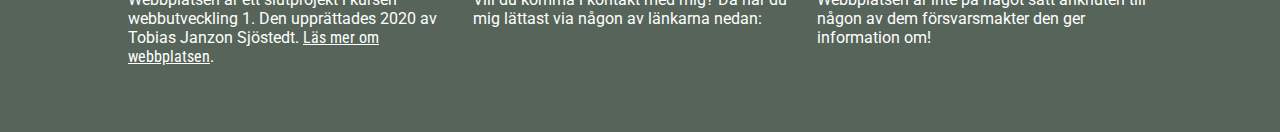
==== commit 2bfb6bb9: "200522" ====
--- a/index.html
+++ b/index.html
@@ -21,7 +21,7 @@
         <nav class="globalNav">
             <div class="content">
                 <a href="./index.html">
-                    <h1>Placeholder</h1>
+                    <h1>Nordens Försvar</h1>
                 </a>
                 <div class="links">
                     <a href="./norge.html">Norge</a>
@@ -42,11 +42,11 @@
 
     <main class="">
 
-        <img class="main-img" src="images/main-index2.jpg" alt="">
+        <img class="main-img" src="images/main-index2.jpg" alt="Svensk och en finsk soldat">
         
         <div class="info-norden-wrapper">
             <div class="info-norden-box">
-                <img src="images/scandinavia.png" alt="Finsk och en Svensk soldat">
+                <img src="images/scandinavia.png" alt="Norden">
 
             </div>
             <div class="info-norden-box">
--- a/style.css
+++ b/style.css
@@ -44,7 +44,7 @@
     min-height: 100vh;
 }
 
-h1, h2, h3, h4, h5, h6, li, a {
+h1, h2, h3, h4, h5, h6, li, a, dl, dt {
     font-family: 'Roboto Condensed', Arial, "Helvetica Neue", Helvetica, sans-serif;
     font-weight: 900;
 }
@@ -163,6 +163,7 @@
     position: absolute;
     top: 100px;
     width: 100%;
+    z-index: 999999;
 }
 
 nav .dropdown a {
@@ -194,9 +195,9 @@
     background-size: contain;
     object-fit: cover;
     object-position: center 20%;
-}
-
-
+    position: relative;
+ 
+}
 
 .info-norden-wrapper {
     display: grid;
@@ -281,6 +282,83 @@
 .info-lander-text-box p {
     font-size: 1.2em;
 }
+
+/*InfoTemplate*/
+
+.main-title {
+    text-align: center;
+    font-size: 8vw;
+    margin: 20px;
+    color: var(--color-pri);
+    text-transform: uppercase;
+}
+
+.main-land {
+    display: grid;
+    grid-template-columns: 300px 1fr;
+    margin: 0 100px;
+}
+
+.statistik-box {
+    margin-top: 77px;
+}
+
+.statistik-box dt {
+    font-size: 2em;
+    color: var(--color-pri);
+}
+
+.statistik-box dd {
+    font-weight: normal;
+    font-size: 1.3em;
+}
+
+/* .main-land-box {
+    border: 1px solid rgb(255, 0, 0);
+} */
+
+.main-land-box h1 {
+    color: var(--color-pri);
+    font-size: 4em;
+}
+
+.main-land-box p {
+    font-size: 1.4em;
+}
+
+.main-land-org-box img {
+    height: 100%;
+    width: 100%;
+    position: relative;
+}
+
+.main-land-org-img {
+    position: relative;
+}
+
+.fakta-fel {
+    position: relative;
+    margin: 40px 0;
+    background-color: var(--color-pri);
+    padding: 20px;
+    color: var(--color-white);
+}
+.fakta-fel p {
+    position: relative;
+    font-weight: bold;
+}
+
+.fakta-fel p:before {
+    content: '';
+    height: 7px;
+    width: 5rem;
+    background-color: var(--color-white);
+    top: -10px;
+    left: 0px;
+    position: absolute;
+}
+
+
 
 /*FOOTER*/
 
@@ -356,6 +434,19 @@
     }
 }
 
+@media only screen and (max-width: 1000px){
+    /*InfoTemplate*/
+    
+    .main-land {
+        grid-template-columns: 1fr;
+        grid-gap: 50px;
+    }
+
+    .statistik-box {
+        margin-top: 0;
+    }
+}
+
 /*INDEX IMAGE*/
 @media only screen and (max-width:900px){
     .main-img {
@@ -386,6 +477,12 @@
 
     .hover-icon {
         opacity: 100%;
+    }
+
+    /*InfoTemplate*/
+
+    .main-land {
+        margin: 0 50px;
     }
 
 
@@ -436,6 +533,19 @@
         margin: 0 20px; 
     }
 
+        /*InfoTemplate*/
+
+        .main-land {
+            margin: 0 20px;
+        }
+
+        .main-land-box h1 {
+            font-size: 2.5em;
+        }
+        .main-land-box p {
+            font-size: 1.2em;
+        }
+
 
     /*FOOTER*/
 
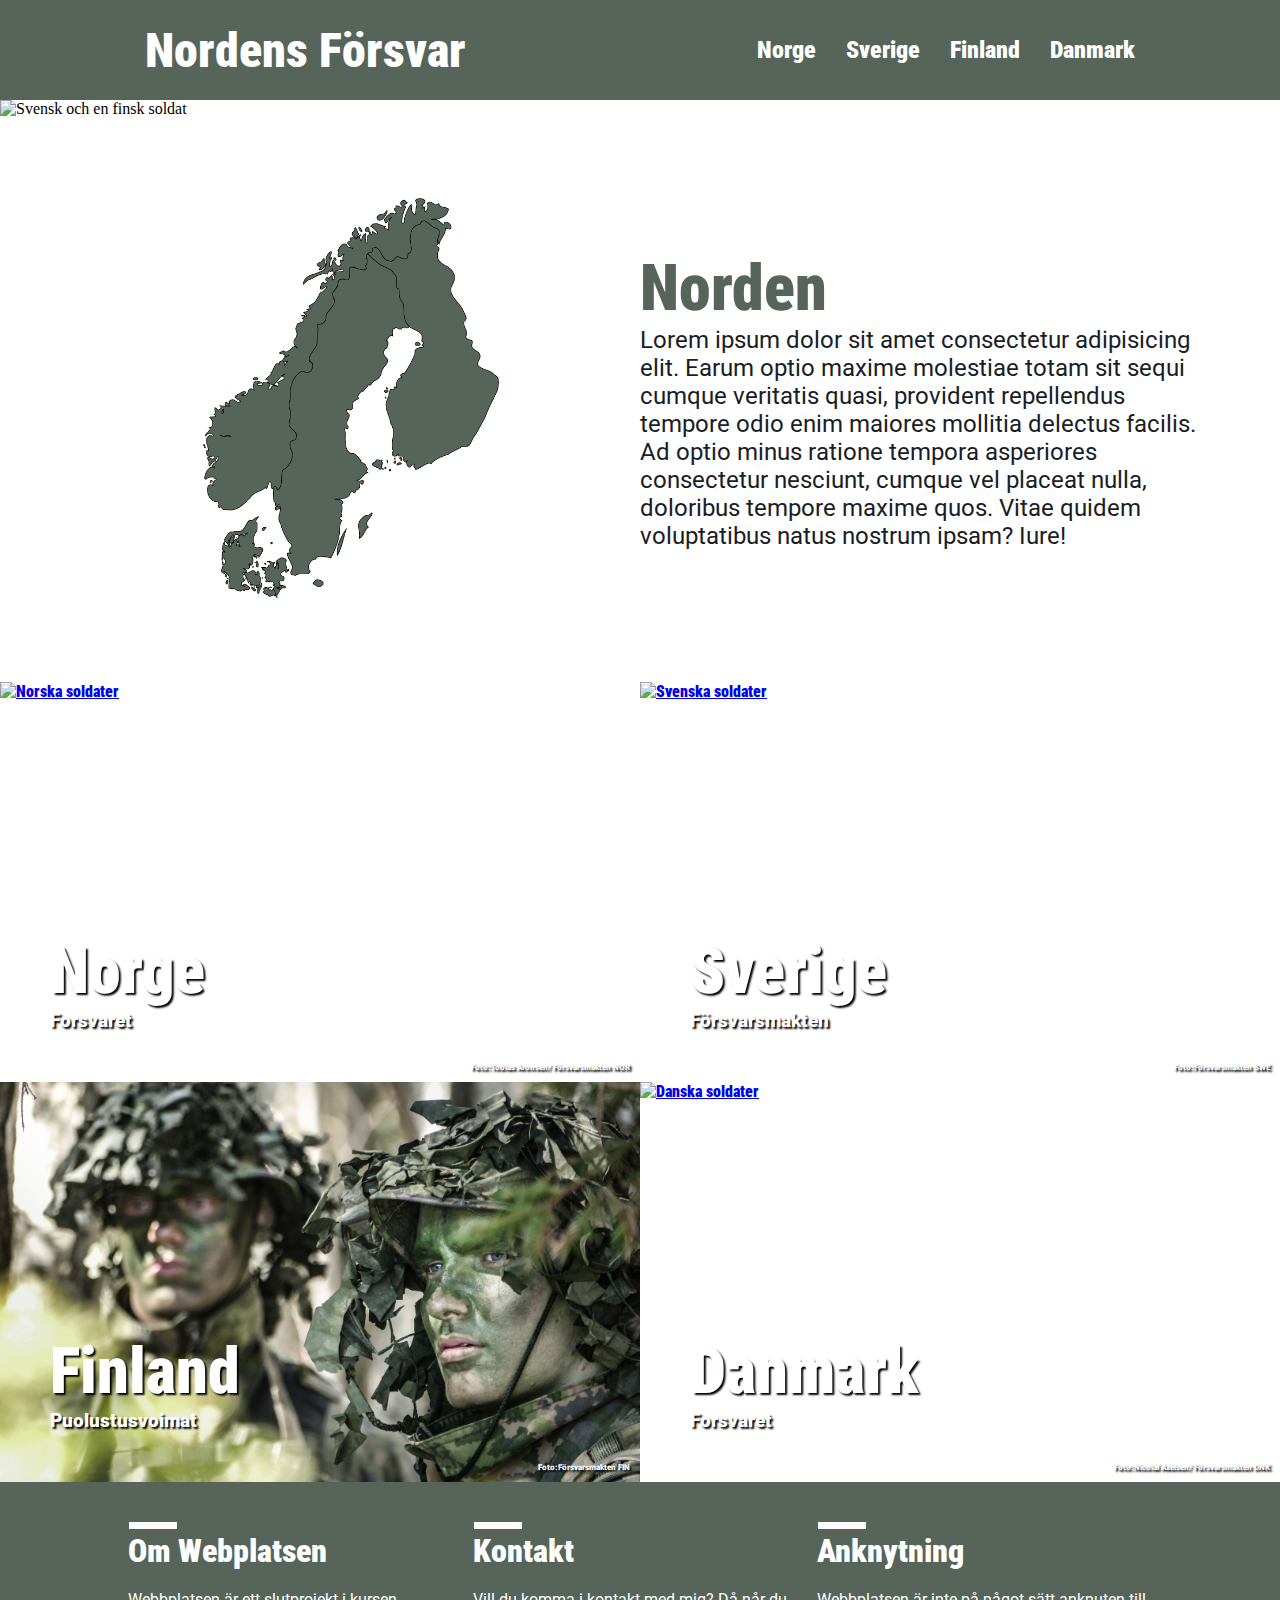
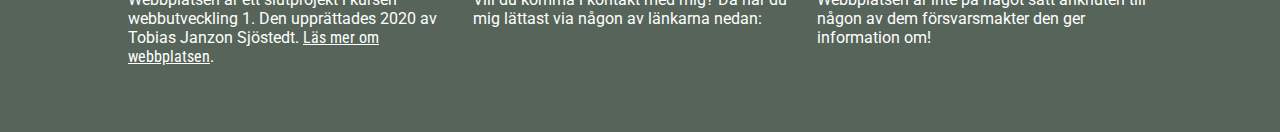
==== commit a340382b: "200526" ====
--- a/index.html
+++ b/index.html
@@ -5,7 +5,7 @@
     <meta charset="UTF-8">
     <meta name="viewport" content="width=device-width, initial-scale=1.0">
     <title>Document</title>
-    <link rel="stylesheet" href="style.css">
+    <link rel="stylesheet" href="css/style.css">
     <link href="https://fonts.googleapis.com/css?family=Roboto+Condensed:400,700|Roboto:400,500,700,900&display=swap"
         rel="stylesheet">
     <script src="https://kit.fontawesome.com/0e1b80b7aa.js" crossorigin="anonymous"></script>
@@ -56,7 +56,7 @@
         </div>
 
         <div class="info-lander-wrapper">
-            <a href="">
+            <a href="./norge.html">
                 <div class="info-lander-box norge">
                     <figure class="hover-icon"><i class="fas fa-arrow-right"></i></figure>
                     <img src="images/norge.jpg" alt="Norska soldater">
@@ -67,7 +67,7 @@
                     <p class="foto-info">Tobias Aronsen/ Försvarsmakten NOR</p>
                 </div>
             </a>
-            <a href="">
+            <a href="./sverige.html">
                 <div class="info-lander-box sverige">
                     <figure class="hover-icon"><i class="fas fa-arrow-right"></i></figure>
                     <img src="images/sverige.jpg" alt="Svenska soldater">
@@ -78,7 +78,7 @@
                     <p class="foto-info">Försvarsmakten SWE</p>
                 </div>
             </a>
-            <a href="">
+            <a href="./finland.html">
                 <div class="info-lander-box finland">
                     <figure class="hover-icon"><i class="fas fa-arrow-right"></i></figure>
                     <img src="images/finland.jpg" alt="Finska soldater">
@@ -89,7 +89,7 @@
                     <p class="foto-info">Försvarsmakten FIN</p>
                 </div>
             </a>
-            <a href="">
+            <a href="./danmark.html">
                 <div class="info-lander-box danmark">
                     <figure class="hover-icon"><i class="fas fa-arrow-right"></i></figure>
                     <img src="images/danmark.jpg" alt="Danska soldater">
@@ -130,8 +130,8 @@
         </div>
     </footer>
 
-    <script src="menu.js"></script>
-    <script src="scrollBtn.js"></script>
+    <script src="js/menu.js"></script>
+    <script src="js/scrollBtn.js"></script>
 
 </body>
 
--- a/css/style.css
+++ b/css/style.css
@@ -0,0 +1,552 @@
+:root {
+    --color-main-bg: #fff;
+    --color-pri: #566459;
+    --color-white: #fff;
+    --color-black: #000;
+    --color-category-one: #3c463e;
+    --color-category-two: #1b661f;
+    --color-category-three: #15531a;
+    --color-caregory-four: #191d26;
+    --color-category-link: #0505aa;
+}
+
+* {
+    margin: 0;
+    padding: 0;
+    box-sizing: border-box;
+}
+
+#topBtn {
+    display: none;
+    position: fixed;
+    bottom: 20px;
+    right: 30px;
+    z-index: 99;
+    font-size: 1.5rem;
+    border: none;
+    outline: none;
+    background-color: var(--color-pri);
+    color: var(--color-white);
+    cursor: pointer;
+    padding: 10px;
+    border-radius: 4px;
+    border: 1px solid var(--color-caregory-four);
+}
+
+#topBtn:hover {
+    background-color: var(--color-category-one);
+}
+
+body {
+    display: grid;
+    background-color: var(--color-main-bg);
+    grid-template-rows: auto 1fr auto;
+    min-height: 100vh;
+}
+
+h1, h2, h3, h4, h5, h6, li, a, dl, dt {
+    font-family: 'Roboto Condensed', Arial, "Helvetica Neue", Helvetica, sans-serif;
+    font-weight: 900;
+}
+
+p {
+    font-family: 'Roboto', Arial, "Helvetica Neue", Helvetica, sans-serif;
+}
+
+.foto-info {
+    position: absolute;
+    right: 10px;
+    color: var(--color-white);
+    font-size: 0.5em !important;
+    bottom: 10px;
+    text-shadow: 2px 2px 2px var(--color-black);
+}
+
+.foto-info::before {
+    content: "Foto\003A";
+    position: absolute;
+    left: -20px;
+}
+
+/*HEADER*/
+
+header {
+    /*padding-left: 8rem;
+    padding-right: 8rem;*/
+    background-color: var(--color-pri);
+}
+
+nav {
+    display: grid;
+    grid-template-rows: minmax(min-content, 100px) min-content;
+}
+
+nav .content {
+    background-color: var(--color-pri);
+    display: grid;
+    place-items: center;
+    grid-auto-flow: column;
+    align-content: space-evenly;
+}
+
+nav .content a {
+    text-decoration: none;
+}
+
+nav .content h1 {
+    color: var(--color-white);
+    font-size: 3em;
+}
+
+nav .content .menu {
+    display: none;
+    color: var(--color-white);
+    font-size: 2rem;
+}
+
+nav .content .menu:hover {
+    filter: opacity(80%);
+    cursor: pointer;
+    user-select: none;
+    -webkit-user-select: none;
+}
+
+nav .content .links {
+    display: grid;
+    grid-gap: 30px;
+    grid-auto-flow: column;
+    /*grid-auto-columns: minmax(min-content, 90px);*/
+    place-items: center;
+}
+
+nav .content .links a {
+    color: var(--color-white);
+    font-size: 1.5em;
+    text-decoration: none;
+    transition: all .2s ease-in-out;
+    position: relative;
+}
+
+nav .content .links a:hover {
+    transform: scale(1.1);
+}
+
+nav .content .links a:after {
+    content: "";
+    width: 100%;
+    position: absolute;
+    top: 10px;
+    transition: 0.3s ease;
+}
+
+nav .content .links a:hover:after {
+    border-bottom: 4px solid var(--color-white);
+    content: "";
+    position: absolute;
+    bottom: -5px;
+    left: 0;
+}
+
+nav .content .links .active:after {
+    border-bottom: 4px solid var(--color-white);
+    content: "";
+    position: absolute;
+    bottom: -5px;
+    left: 0;
+}
+
+nav .dropdown {
+    display: grid;
+    background-color: var(--color-pri);
+    text-align: left;
+    display: none;
+    position: absolute;
+    top: 100px;
+    width: 100%;
+    z-index: 999999;
+}
+
+nav .dropdown a {
+    color: var(--color-white);
+    padding: 20px;
+    text-decoration: none;
+    font-size: 1.4em;
+    border-bottom: 1px solid var(--color-category-one);
+}
+
+nav .dropdown a:first-of-type {
+    border-top: 1px solid var(--color-category-one);
+}
+
+nav .dropdown a:hover {
+    color: var(--color-pri);
+    background-color: var(--color-white);
+}
+
+/*MAIN*/
+
+
+/*INDEX.HTML*/
+.main-img {
+    width: 100%;
+    height: 600px;
+    background-position: center;
+    background-repeat: no-repeat;
+    background-size: contain;
+    object-fit: cover;
+    object-position: center 20%;
+    position: relative;
+ 
+}
+
+.info-norden-wrapper {
+    display: grid;
+    align-items: center;
+    grid-template-columns: repeat(2, 1fr);
+    margin: 80px 150px;
+}
+
+.info-norden-box img {
+    width: 100%;
+    height: 400px;
+    object-fit: contain;
+}
+
+.info-norden-box h1 {
+    color: var(--color-pri);
+    font-size: 4em;
+}
+
+.info-norden-box p {
+    color: var(--color-caregory-four);
+    font-size: 1.5em;
+}
+
+.info-lander-wrapper {
+    display: grid;
+    grid-template-columns: repeat(2, 1fr);
+}
+
+.info-lander-box {
+    height: 400px;
+    object-fit: cover;
+    position: relative;
+}
+
+.hover-icon {
+    position: absolute;
+    top: 25px;
+    right: 25px;
+    background: rgb(25, 29, 38, 0.7);
+    font-size: 2.5em;
+    padding: 15px;
+    border-radius: 50%;
+    color: var(--color-pri);
+    border: 3px solid var(--color-pri);
+    opacity: 0%;
+    transition: 0.3s ease;
+}
+
+.info-lander-box:hover .hover-icon {
+    opacity: 100%;
+    scale: 1.05;
+}
+
+.info-lander-box img {
+    width: 100%;
+    height: 100%;
+    object-fit: cover; 
+}
+
+.info-lander-text-box {
+    position: absolute;
+    bottom: 50px;
+    margin: 0 50px;
+    color: var(--color-white);
+    text-shadow: 2px 2px 2px var(--color-black);
+}
+
+.info-lander-text-box h1 {
+    font-size: 4em;
+    transition: 0.3s ease;
+}
+
+.info-lander-box:hover h1{
+    color: var(--color-pri);
+}
+
+/* .info-lander-box:hover img {
+    filter: grayscale(80%);
+} */
+
+.info-lander-text-box p {
+    font-size: 1.2em;
+}
+
+/*InfoTemplate*/
+
+.main-title {
+    text-align: center;
+    font-size: 8vw;
+    margin: 20px;
+    color: var(--color-pri);
+    text-transform: uppercase;
+}
+
+.main-land {
+    display: grid;
+    grid-template-columns: 300px 1fr;
+    margin: 0 100px;
+}
+
+.statistik-box {
+    margin-top: 77px;
+}
+
+.statistik-box dt {
+    font-size: 2em;
+    color: var(--color-pri);
+}
+
+.statistik-box dd {
+    font-weight: normal;
+    font-size: 1.3em;
+}
+
+/* .main-land-box {
+    border: 1px solid rgb(255, 0, 0);
+} */
+
+.main-land-box h1 {
+    color: var(--color-pri);
+    font-size: 4em;
+}
+
+.main-land-box p {
+    font-size: 1.4em;
+}
+
+.main-land-org-box img {
+    height: 100%;
+    width: 100%;
+    position: relative;
+}
+
+.main-land-org-img {
+    position: relative;
+}
+
+.fakta-fel {
+    position: relative;
+    margin: 40px 0;
+    background-color: var(--color-pri);
+    padding: 20px;
+    color: var(--color-white);
+}
+.fakta-fel p {
+    position: relative;
+    font-weight: bold;
+}
+
+.fakta-fel p:before {
+    content: '';
+    height: 7px;
+    width: 5rem;
+    background-color: var(--color-white);
+    top: -10px;
+    left: 0px;
+    position: absolute;
+}
+
+
+
+/*FOOTER*/
+
+footer {
+    background-color: var(--color-pri);
+    color: var(--color-white);
+}
+
+.footerWrapper {
+    display: grid;
+    grid-template-columns: repeat(3, 1fr);
+    margin: 50px 8rem;
+    grid-template-rows: minmax(150px, auto);
+    grid-gap: 10px;
+}
+
+.footerBox {
+    position: relative;
+}
+
+.footerBox::before {
+    content: '';
+    height: 7px;
+    width: 3rem;
+    background-color: var(--color-white);
+    top: -10px;
+    left: 1px;
+    position: absolute;
+}
+
+.footerBox ul {
+    list-style-type: none;
+    display: grid;
+    grid-template-columns: repeat(auto-fit, minmax(20px, 1fr));
+    margin: 20px 0px;
+    text-align: center;
+    font-size: 3rem;
+    
+}
+
+.footerBox i {
+    transition: all .1s ease-in-out; 
+    color: var(--color-white);
+}
+
+.footerBox i:hover {
+    transform: scale(1.1);
+}
+
+.footerBox p {
+    padding-top: 20px;
+}
+
+.footerBox .footerLink {
+    color: var(--color-white);
+    font-weight: normal;
+}
+
+.footerBox .footerLink:hover {
+    color: var(--color-category-link);
+}
+
+/*BREAKPOINTS*/
+
+/*JUST LOOKS BETTER*/
+@media only screen and (max-width: 1300px){
+    .footerBox ul {
+        font-size: 2rem;
+    }
+
+    .info-norden-wrapper {
+        margin: 80px 60px;
+    }
+}
+
+@media only screen and (max-width: 1000px){
+    /*InfoTemplate*/
+    
+    .main-land {
+        grid-template-columns: 1fr;
+        grid-gap: 50px;
+    }
+
+    .statistik-box {
+        margin-top: 0;
+    }
+}
+
+/*INDEX IMAGE*/
+@media only screen and (max-width:900px){
+    .main-img {
+        height: 600px;
+        background-position: center center;
+    }
+}
+
+/*IPAD I GUESS*/
+@media only screen and (max-width: 800px){
+    /*HEADER*/
+    /*header  {
+        padding-left: 2rem;
+    }
+    */
+    nav .content .menu {display: initial;}
+    nav .content .links {display: none;}
+
+    /*MAIN*/
+
+    .info-norden-wrapper {
+        grid-template-columns: 1fr;
+    }
+
+    .info-lander-wrapper {
+        grid-template-columns: 1fr;
+    }
+
+    .hover-icon {
+        opacity: 100%;
+    }
+
+    /*InfoTemplate*/
+
+    .main-land {
+        margin: 0 50px;
+    }
+
+
+    /*FOOTER*/
+    
+    .footerWrapper {
+        grid-template-columns: 1fr;
+        margin-right: 2rem;
+        margin-left: 2rem;
+    }
+
+    .footerBox {
+        margin-bottom: 30px;
+    }
+}
+
+/*Mobil I GUESS*/
+@media only screen and (max-width: 500px){
+    
+    #topBtn {
+        font-size: 1rem;
+    }
+
+    /*HEADER*/
+    nav .content h1 {
+        font-size: 2em;
+    }
+
+    /*MAIN*/
+
+    .main-img {
+        height: 400px;
+    }
+
+    .info-norden-wrapper {
+        margin: 40px 20px;
+    }
+
+    .info-norden-box h1 {
+        font-size: 3em;
+    }
+
+    .info-norden-box p {
+        font-size: 1.2em;
+    }
+
+    .info-lander-text-box {
+        margin: 0 20px; 
+    }
+
+        /*InfoTemplate*/
+
+        .main-land {
+            margin: 0 20px;
+        }
+
+        .main-land-box h1 {
+            font-size: 2.5em;
+        }
+        .main-land-box p {
+            font-size: 1.2em;
+        }
+
+
+    /*FOOTER*/
+
+}
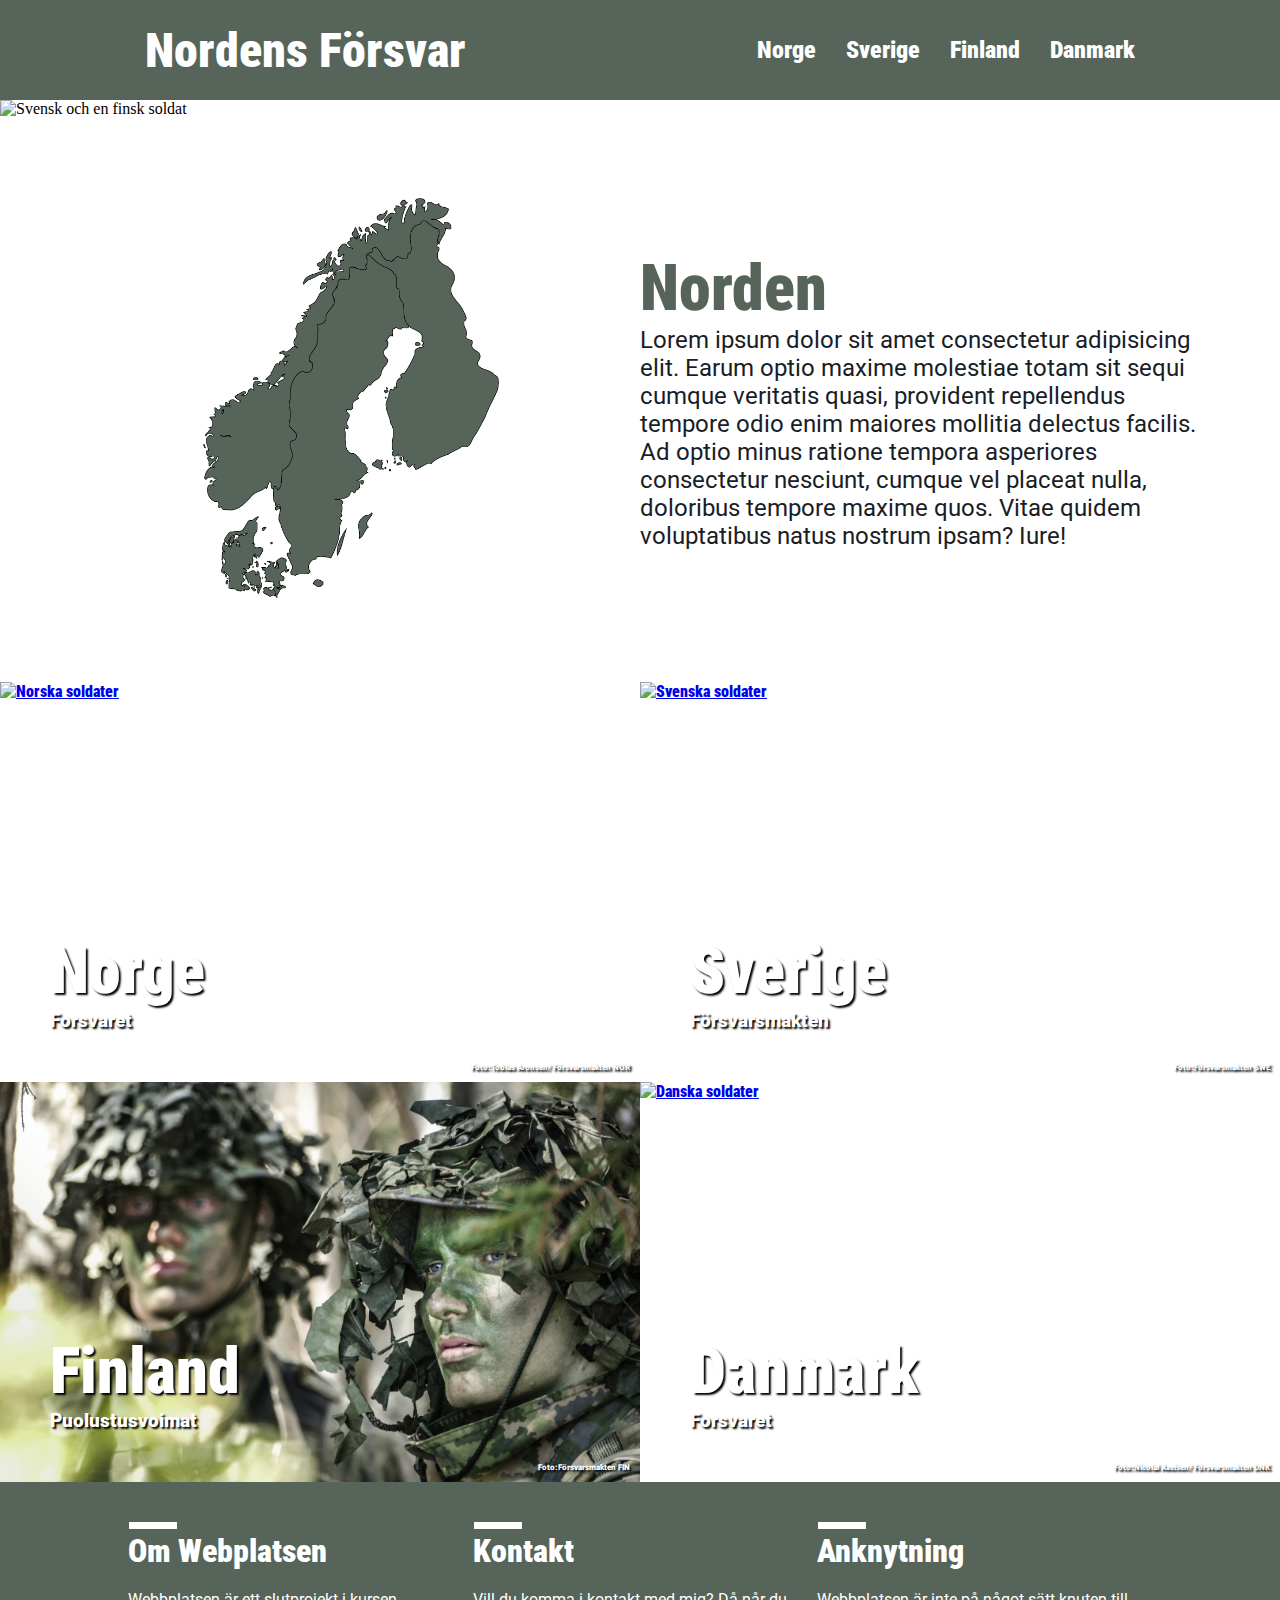
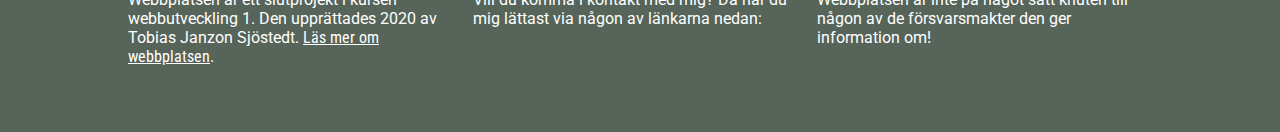
==== commit 5e73caeb: "200526" ====
--- a/index.html
+++ b/index.html
@@ -124,7 +124,7 @@
             </div>
             <div class="footerBox">
                 <h1>Anknytning</h1>
-                <p>Webbplatsen är inte på något sätt anknuten till någon av dem försvarsmakter den ger information om!
+                <p>Webbplatsen är inte på något sätt knuten till någon av de försvarsmakter den ger information om!
                 </p>
             </div>
         </div>
--- a/css/style.css
+++ b/css/style.css
@@ -15,6 +15,11 @@
     padding: 0;
     box-sizing: border-box;
 }
+  
+::selection, ::-moz-selection {
+    color: var(--color-white);
+    background: var(--color-category-one);
+}
 
 #topBtn {
     display: none;
